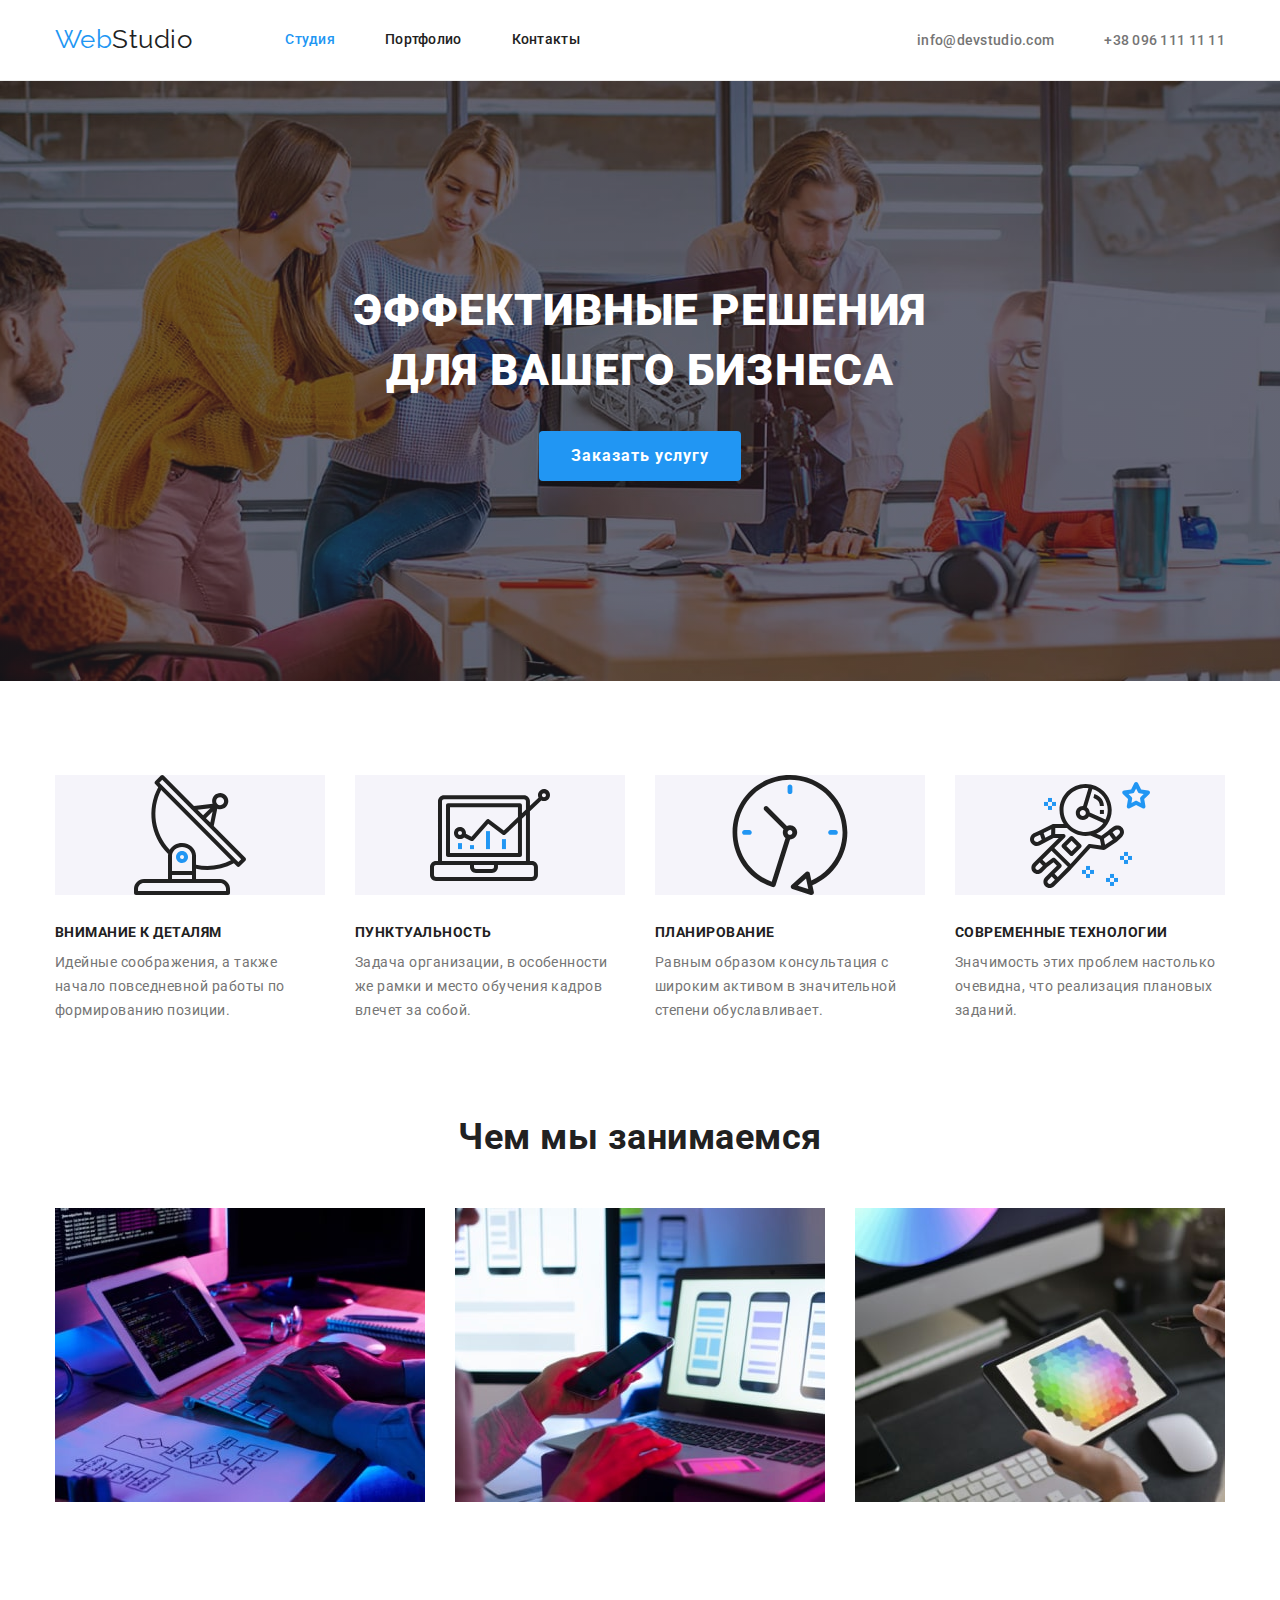
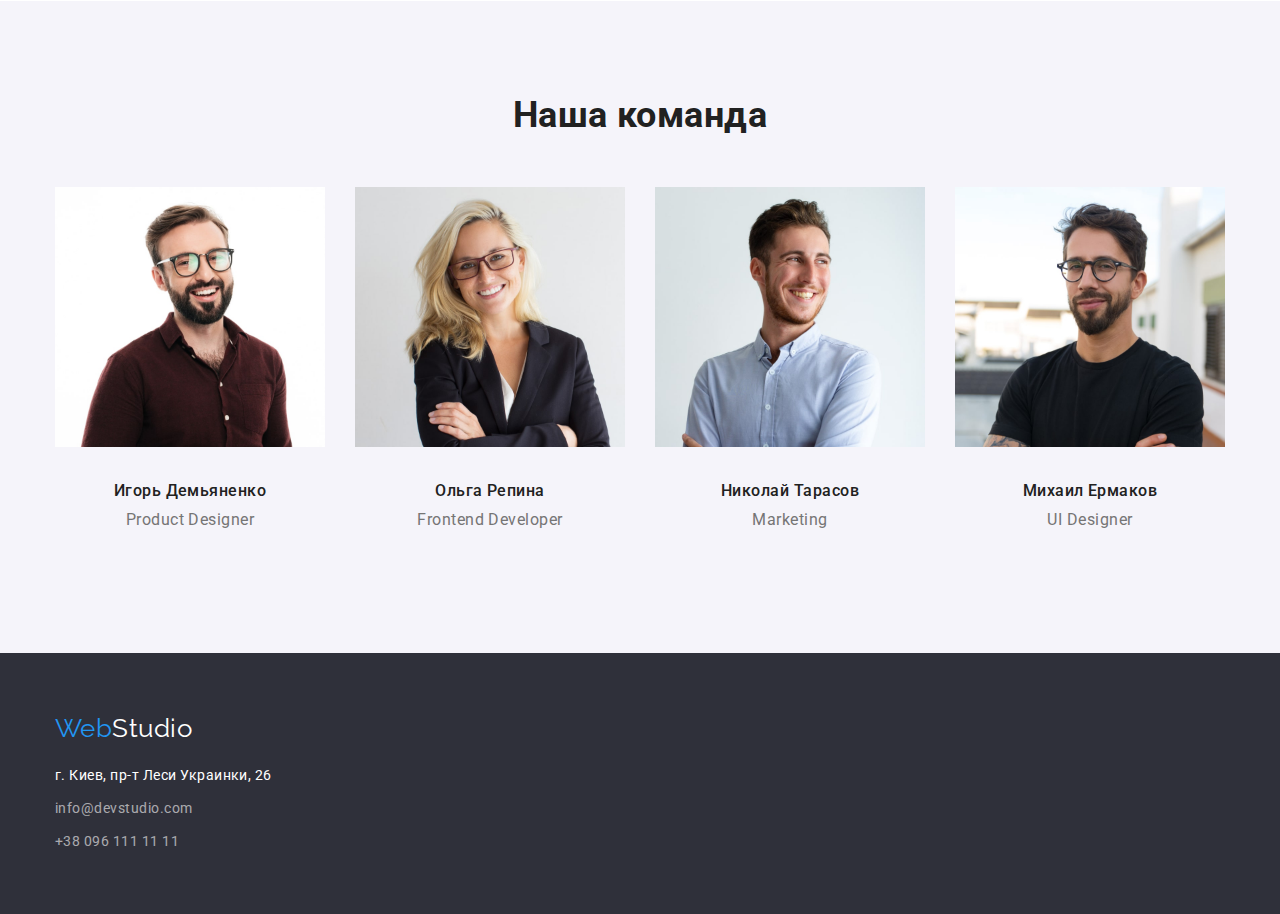
==== index.html @ 9c92eb02 "first comit4" ====
<!DOCTYPE html>
<html lang="en">
  <head>
    <meta charset="UTF-8" />
    <meta http-equiv="X-UA-Compatible" content="IE=edge" />
    <meta name="viewport" content="width=device-width, initial-scale=1.0" />
    <title>Студия</title>
    <link
      href="https://fonts.googleapis.com/css2?family=Raleway:wght@700&family=Roboto:wght@400;500;700;900&display=swap"
      rel="stylesheet"
    />
    <link
      rel="stylesheet"
      href="https://cdnjs.cloudflare.com/ajax/libs/modern-normalize/1.1.0/modern-normalize.min.css"
    />
    <link rel="stylesheet" href="./CSS/style.css" />
  </head>

  <body>
    <!--Heder-->
    <header class="header">
      <div class="container heder-page">
        <a href="./index.html" class="logo"
          >Web<span class="logo-studio">Studio</span></a
        >
        <nav>
          <ul class="site-nav list">
            <li class="item"><a href="#" class="link current">Студия</a></li>
            <li class="item"><a href="./portfolio.html" class="link">Портфолио</a></li>
            <li class="item"><a href="#" class="link">Контакты</a></li>
          </ul>
        </nav>
        <ul class="auth-nav list">
          <li class="item">
            <a href="mailto:info@devstudio.com" class="link"
              >info@devstudio.com</a
            >
          </li>
          <li class="item">
            <a href="tel:+380961111111" class="link">+38 096 111 11 11</a>
          </li>
        </ul>
      </div>
    </header>
    <!--Hero-->
    <main>
      <section class="hero container-hero">
        <h1 class="hero-title">Эффективные решения <br/> для вашего бизнеса</h1>
        <button type="button" class="button primary">Заказать услугу</button>
      </section>
      <!--benefits-->
      <section class="section">
        <div class="container">
          <ul class="benefits-list list">
            <li class="item">
              <h3 class="title">Внимание к деталям</h3>
              <p class="paragraph">
                Идейные соображения, а также начало повседневной работы по
                формированию позиции.
              </p>
            </li>
            <li class="item">
              <h3 class="title">Пунктуальность</h3>
              <p class="paragraph">
                Задача организации, в особенности же рамки и место обучения
                кадров влечет за собой.
              </p>
            </li>
            <li class="item">
              <h3 class="title">Планирование</h3>
              <p class="paragraph">
                Равным образом консультация с широким активом в значительной
                степени обуславливает.
              </p>
            </li>
            <li class="item">
              <h3 class="title">Современные технологии</h3>
              <p class="paragraph">
                Значимость этих проблем настолько очевидна, что реализация
                плановых заданий.
              </p>
            </li>
          </ul>
        </div>
      </section>
           <!--Activity" -->
           <section class="section-activity">
            <div class="container">
          <h2 class="benefits-title">Чем мы занимаемся</h2>
          <ul class="list-img list">
            <li class="item">
              <img
                src="./images/box1-min.jpg"
                alt="фото планшет и клавиатура"
                width="370"
              />
            </li>
            <li class="item">
              <img
                src="./images/box2-min.jpg"
                alt="фото ноутбук и мобильный телефон"
                width="370"
              />
            </li>
            <li class="item">
              <img
                src="./images/box3-min.jpg"
                alt="фото рисунок на планшете"
                width="370"
              />
            </li>
          </ul>
        </div>
      </section>
      <!--Team-->
      <section class="section team">
        <div class="container">
          <h2 class="team-title">Наша команда</h2>
          <ul class="team-list list">
            <li class="item">
              <img
                src="./images/team1.jpg" class="foto"
                alt="фото Игорь Демьяненко"
                width="270" 
              />
              <div class="team-member">
              <h3 class="title">Игорь Демьяненко</h3>
              <p class="paragraph">Product Designer</p></div>
            </li>
            <li class="item">
              <img
                src="./images/team2.jpg" class="foto"
                alt="фото Ольга Репина"
                width="270" 
              />
              <div class="team-member">
              <h3 class="title">Ольга Репина</h3>
              <p class="paragraph">Frontend Developer</p></div>
            </li>
            <li class="item">
              <img
                src="./images/team3.jpg" class="foto"
                alt="фото Николай Тарасов"
                width="270"
              />
              <div class="team-member"><h3 class="title">Николай Тарасов</h3>
              <p class="paragraph">Marketing</p></div>
            </li>
            <li class="item">
              <img
                src="./images/team4.jpg" class="foto"
                alt="фото Михаил Ермаков"
                width="270"
              />
              <div class="team-member"><h3 class="title">Михаил Ермаков</h3>
              <p class="paragraph">UI Designer</p></div>
            </li>
          </ul>
        </div>
      </section>
    </main>
    <!--Footer-->
    <footer class="footer">
      <div class="container">
        <a href="./index.html" class="logo">Web<span class="logo-studiof">Studio</span></a>
        <address class="address">
          <span class="footer-address">г. Киев, пр-т Леси Украинки, 26</span>
          
          <ul class="contakts-list list">
            <li class="item"><a href="mailto:info@devstudio.com" class="contakts"
            >info@devstudio.com</a></li>
            <li class="item"><a href="tel:+380961111111" class="contakts">+38 096 111 11 11</a></li>
          </ul>
          
          
        </address>
      </div>
    </footer>
  </body>
</html>
---- CSS/style.css ----
:root {
  --primary-text-color: #212121;
  --paragraph-text-color: #757575;
  --accent-color: #2196f3;
  --footer-hero-color: #2f303a;
  --primary-bg-color: #fff;
  --second-bg-color: #f5f4fa;
  --text-footer-color: rgba(255, 255, 255, 0.6);
  --border--hed--color: #ececec;
  --border--portfilio-color: #EEEEEE;
}

h1,
h2,
h3,
p,
ul {
  margin-top: 0;
  margin-bottom: 0;
 
}

body {
  background-color: var(--primary-bg-color);
  color: var(--primary-text-color);
  font-family: roboto, sans-serif;
  letter-spacing: 0.03em;
}

.list {
  padding: 0;
  margin: 0;
  list-style: none;
}

.container {
  margin-left: auto;
  margin-right: auto;
  padding-left: 15px;
  padding-right: 15px;
  width: 1200px;}

/*------header-------*/
.header {
  border-bottom: 1px var(--border--hed--color) solid;
}
.heder-page {
  display: flex;
  align-items: center;

}

/*-------logo-------*/
.logo {
color: var(--accent-color);
font-family: raleway, sans-serif;
font-size: 26px;
line-height: 1.2;
text-decoration: none;

}

.logo-studio {
  color: var(--primary-text-color);
}
.logo-studiof {
  color: var(--primary-bg-color);
}

.logo .logo-studiof {
display: inline-block;
margin-bottom: 20px;
}

/*------nav------*/

.site-nav {
  display: flex;
  margin-left: 93px;
}

.site-nav .item + .item {
  margin-left: 50px;
}

.site-nav .link {
  display: block;
  padding-top: 32px;
  padding-bottom: 32px;

  color: var(--primary-text-color);
  font-weight: 500;
  font-size: 14px;
  line-height: 1.14;
  letter-spacing: 0.02em;
  text-decoration: none;
}
.auth-nav {
  display: flex;
  margin-left: auto;
}

.auth-nav .item + .item {
  margin-left: 50px;
}

.auth-nav .link {
  color: var(--paragraph-text-color);
  font-weight: 500;
  font-size: 14px;
  line-height: 1.14;
  letter-spacing: 0.02em;
  text-decoration: none;
}

.site-nav .link.current,
.site-nav .link:hover,
.site-nav .link:focus,
.auth-nav .link:hover,
.auth-nav .link:focus {
  color: #2196f3;
}

/*------hero------*/
.hero {
  padding-top: 200px;
  padding-bottom: 200px;
  letter-spacing: 0.06em;
  text-align: center;
}
.container-hero {
min-height: 600px;
max-width: 1600px;
margin-left: auto;
margin-right: auto;
background-repeat: no-repeat;
background-position: center;
background-image: linear-gradient( to right, rgba(47, 48, 58, 0.4), rgba(47, 48, 58, 0.4)), url(../images/hero.jpg);
background-color: var(--footer-hero-color);
}
.hero-title {
  margin-bottom: 30px;
  color: var(--primary-bg-color);
  font-weight: 900;
  font-size: 44px;
  line-height: 1.36;
  letter-spacing: 0,06em;
  text-transform: uppercase;
}

/*------benefits------*/

.section {
  padding-top: 94px;
  padding-bottom: 94px;
}

.benefits-list {
  display: flex;
}

.benefits-list .item {
 width: 270px; 
}

.benefits-list .item + .item {
margin-left: 30px;
}

.benefits-list .item::before {
content: "";
display: block;
width: 270px;
height: 120px;
background-size: contain;
background-repeat: no-repeat;
background-position: center;
background-color: var(--second-bg-color);
margin-bottom: 30px;

}

.benefits-list .item:nth-child(1)::before {
background-image: url(../images/antenna\ 1.svg);
}

.benefits-list .item:nth-child(2)::before {
background-image: url(../images/diagram\ 2.svg);
}

.benefits-list .item:nth-child(3)::before {
background-image: url(../images/clock\ 3.svg);
}

.benefits-list .item:nth-child(4)::before {
background-image: url(../images/astronaut\ 4.svg);
}



/*------Activity-------*/

.section-activity {
padding-bottom: 94px;
}

.list-img {
display: flex;
}

.list-img .item + .item {
margin-left: 30px;

} 

.benefits-title {
  margin-bottom: 50px;
  font-size: 36px;
  line-height: 1.16;
  text-align: center;
}

.benefits-list .title {
  margin-bottom: 10px;
  font-weight: 700;
  font-size: 14px;
  line-height: 1.14;
  text-transform: uppercase;
}

.benefits-list .paragraph {

  color: var(--paragraph-text-color);
  font-size: 14px;
  line-height: 1.71;
}

/*------team------*/
.team {
  background-color: var(--second-bg-color);
}

.team-title {
  margin-bottom: 50px;
  font-size: 36px;
  line-height: 1.16;
  text-align: center;
}

.team-list {
  display: flex;
  text-align: center;
}

.team-list .item + .item {
  width: 270px;
  margin-left: 30px;
}

.team-member {
padding-top: 30px;
padding-bottom: 30px;
}

.team-list .title {
  margin-bottom: 10px;
  font-weight: 500;
  font-size: 16px;
  line-height: 1.19;
}

.team-list .paragraph {
  color: var(--paragraph-text-color);
  font-size: 16px;
  line-height: 1.19;
}

/*------footer------*/

.footer {
  background-color: var(--footer-hero-color);
  padding-top: 60px;
  padding-bottom: 60px;
}

.address {
display: flex;
flex-direction: column;
}

.footer-address {
  margin-bottom: 9px;
  color: var(--primary-bg-color);
  font-style: normal;
  font-size: 14px;
  line-height: 1.71;
}

.contakts-list .item:not(:last-child)
{margin-bottom: 9px;
}

.footer .contakts {
  color: var(--text-footer-color);
  font-style: normal;
  font-size: 14px;
  line-height: 1.71;
  text-decoration: none;
}

.footer-address:hover,
.footer-address:focus,
.contakts:hover,
.contakts:focus {
  color: #2196f3;
}

/*------button------*/

.button {
  font-family: inherit;
  cursor: pointer;
  border-radius: 4px;
  text-align: center;
  border: 1px transparent;
}

.button.primary {
   min-width: 200px;
  min-height: 50px;
padding: 10px 32px;
  color: var(--primary-bg-color);
  background-color: var(--accent-color);
  font-weight: 700;
  font-size: 16px;
  line-height: 1.88;
  letter-spacing: 0.06em;
  
 
}
.button.secondary {
  padding: 6px 22px;
  min-height: 38px;
  background: var(--second-bg-color);
  color: var(--primary-text-color);
  font-weight: 500;
  font-size: 16px;
  line-height: 1.63;
  letter-spacing: 0.03em;
}

.button-list .item + .item {
margin-left: 8px;
}

.button-list {
  margin-left: auto;
  margin-right: auto;
  margin-bottom: 50px;
}

.button-menu {
display: flex;
width: 1200 px;
}

.secondary:hover,
.secondary:focus {
  background-color: var(--accent-color);
  color: var(--primary-bg-color);
}

/*-------portfolio------*/

.button-list {
display: flex;
justify-content: center;
}

.cases {
display: flex;
flex-wrap: wrap;
}


.cases .item {
width: 370px;
margin-right: 30px;
margin-bottom: 30px;
}


.cases .item:nth-child(3n) {
margin-right: 0;
}

.cases .item:nth-last-child(-n +3) {
margin-bottom: 0;
}

.cases .foto {
margin-bottom: 0;
}


.cases .title {
  margin-bottom: 4px;
  font-weight: 700;
  font-size: 18px;
  line-height: 2;
  letter-spacing: 0.06em;
}

.cases .paragraph {
  color: var(--paragraph-text-color);
  font-size: 16px;
  line-height: 1.88;
}

.cases-border {
 padding: 20px 24px;
  border-right: 1px solid var(--border--portfilio-color);
  border-bottom: 1px solid var(--border--portfilio-color);
  border-left: 1px solid var(--border--portfilio-color);

}
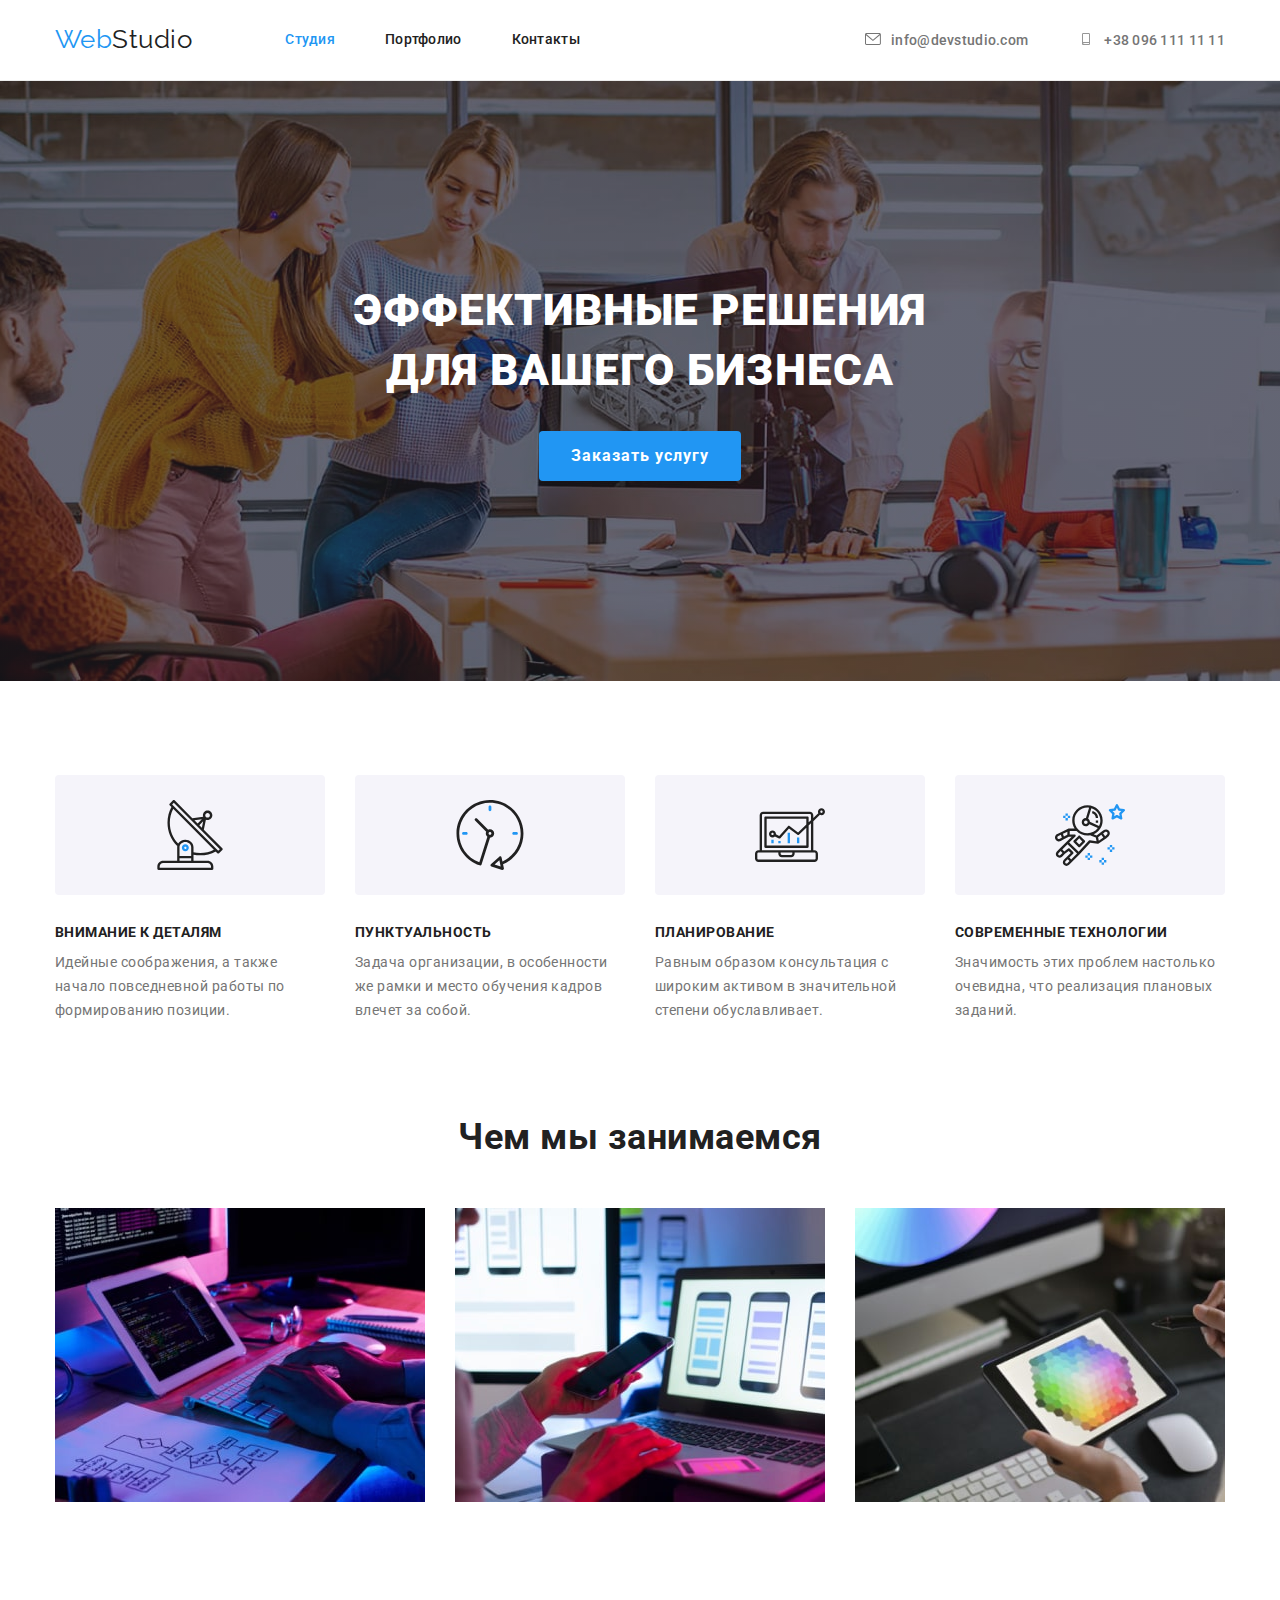
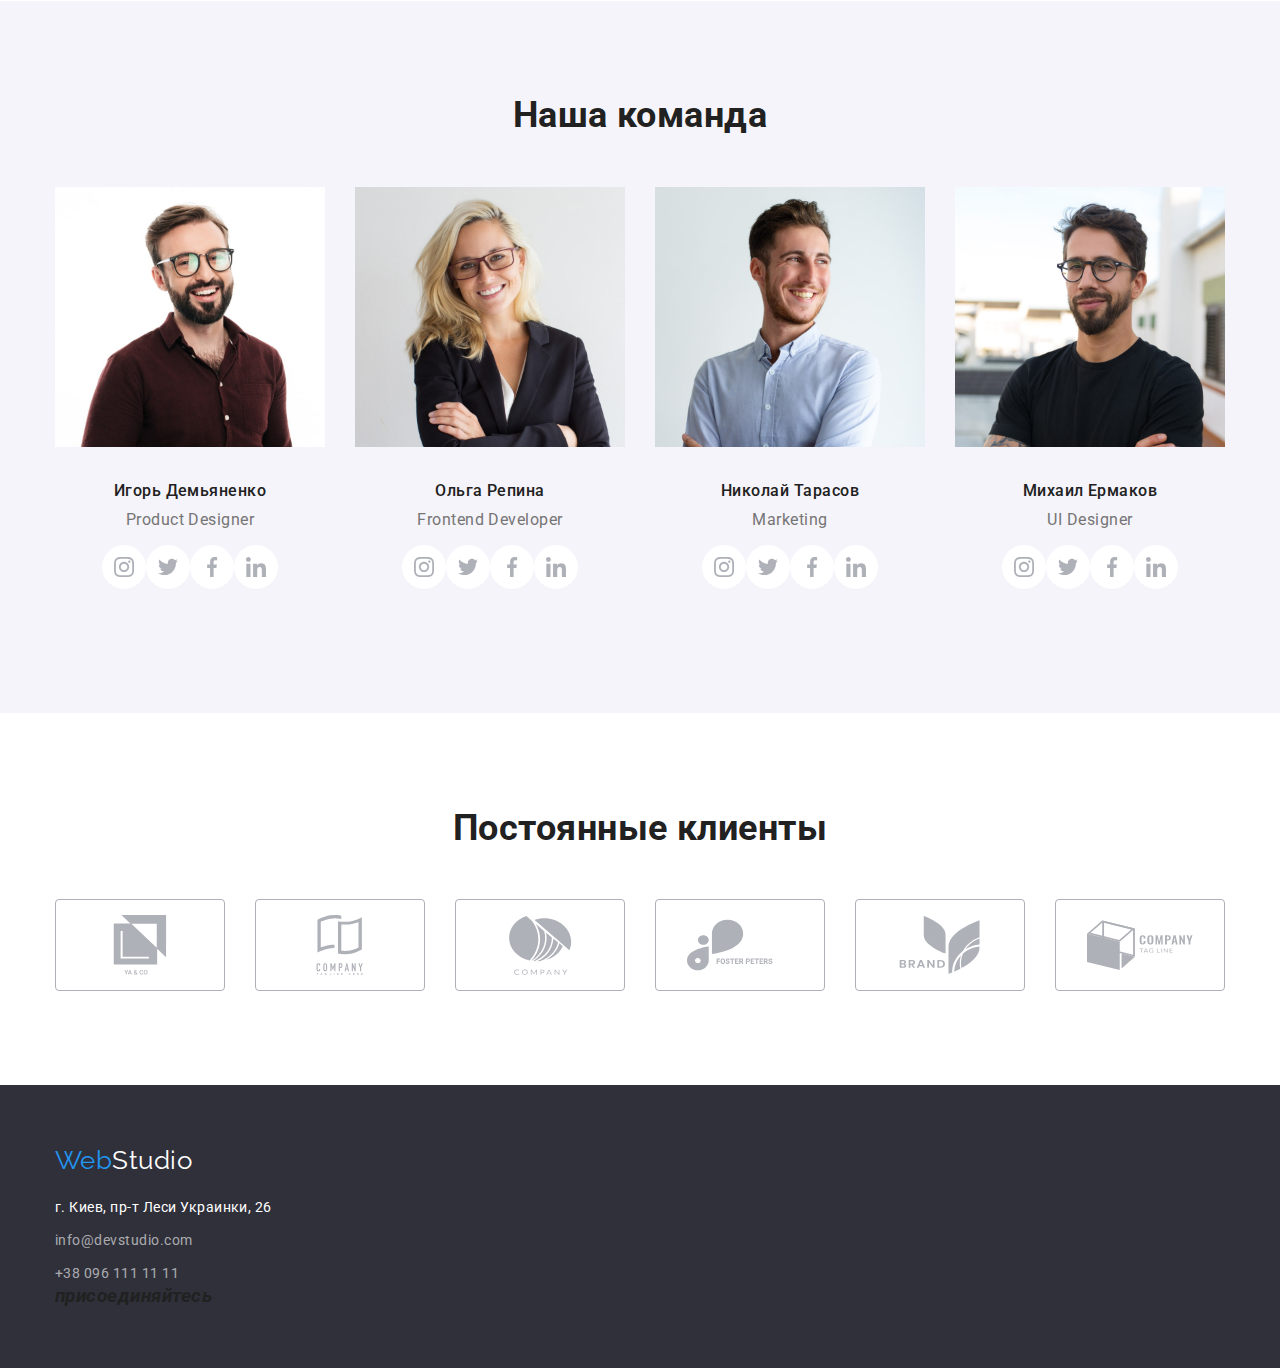
==== commit 37fe0c98: "урок 4 комит" ====
--- a/index.html
+++ b/index.html
@@ -33,11 +33,11 @@
         <ul class="auth-nav list">
           <li class="item">
             <a href="mailto:info@devstudio.com" class="link"
-              >info@devstudio.com</a
+              ><svg class="auth-icon" width="16" height="12"><use href="images/symbol-defs.svg#icon-mail"></use></svg>info@devstudio.com</a
             >
           </li>
           <li class="item">
-            <a href="tel:+380961111111" class="link">+38 096 111 11 11</a>
+            <a href="tel:+380961111111" class="link"><svg class="auth-icon" width="16" height="12"><use href="images/symbol-defs.svg#icon-smartphone"></use></svg>+38 096 111 11 11</a>
           </li>
         </ul>
       </div>
@@ -53,6 +53,7 @@
         <div class="container">
           <ul class="benefits-list list">
             <li class="item">
+              <div class="benefits-box"><svg class="benefits-icon" width="70" height="70"><use href="./images/symbol-defs.svg#icon-antenna-1"></use></svg></div>
               <h3 class="title">Внимание к деталям</h3>
               <p class="paragraph">
                 Идейные соображения, а также начало повседневной работы по
@@ -60,6 +61,7 @@
               </p>
             </li>
             <li class="item">
+              <div class="benefits-box"><svg class="benefits-icon" width="70" height="70"><use href="./images/symbol-defs.svg#icon-clock-1"></use></svg></div>
               <h3 class="title">Пунктуальность</h3>
               <p class="paragraph">
                 Задача организации, в особенности же рамки и место обучения
@@ -67,6 +69,7 @@
               </p>
             </li>
             <li class="item">
+              <div class="benefits-box"><svg class="benefits-icon" width="70" height="70"><use href="./images/symbol-defs.svg#icon-diagram-1"></use></svg></div>
               <h3 class="title">Планирование</h3>
               <p class="paragraph">
                 Равным образом консультация с широким активом в значительной
@@ -74,6 +77,7 @@
               </p>
             </li>
             <li class="item">
+              <div class="benefits-box"><svg class="benefits-icon" width="70" height="70"><use href="./images/symbol-defs.svg#icon-astronaut-1"></use></svg></div>
               <h3 class="title">Современные технологии</h3>
               <p class="paragraph">
                 Значимость этих проблем настолько очевидна, что реализация
@@ -125,7 +129,14 @@
               />
               <div class="team-member">
               <h3 class="title">Игорь Демьяненко</h3>
-              <p class="paragraph">Product Designer</p></div>
+              <p class="paragraph">Product Designer</p>
+              <ul class="list-network list">
+                <li class="network"><a href="#" class="network-titel"><svg class="social-icon" width="20" height="20"><use href="./images/symbol-defs.svg#icon-instagram-2-1"></use></svg></a></li>
+                <li class="network"><a href="#" class="network-titel"><svg class="social-icon" width="20" height="20"><use href="./images/symbol-defs.svg#icon-twitter-1-1"></use></svg></a></li>
+                <li class="network"><a href="#" class="network-titel"><svg class="social-icon" width="20" height="20"><use href="./images/symbol-defs.svg#icon-facebook-1-1"></use></svg></a></li>
+                <li class="network"><a href="#" class="network-titel"><svg class="social-icon"  width="20" height="20"><use href="./images/symbol-defs.svg#icon-linkedin-1-1"></use></svg></a></li>
+              </ul>
+            </div>
             </li>
             <li class="item">
               <img
@@ -135,7 +146,14 @@
               />
               <div class="team-member">
               <h3 class="title">Ольга Репина</h3>
-              <p class="paragraph">Frontend Developer</p></div>
+              <p class="paragraph">Frontend Developer</p>
+               <ul class="list-network list">
+                <li class="network"><a href="#" class="network-titel"><svg class="social-icon" width="20" height="20"><use href="./images/symbol-defs.svg#icon-instagram-2-1"></use></svg></a></li>
+                <li class="network"><a href="#" class="network-titel"><svg class="social-icon" width="20" height="20"><use href="./images/symbol-defs.svg#icon-twitter-1-1"></use></svg></a></li>
+                <li class="network"><a href="#" class="network-titel"><svg class="social-icon" width="20" height="20"><use href="./images/symbol-defs.svg#icon-facebook-1-1"></use></svg></a></li>
+                <li class="network"><a href="#" class="network-titel"><svg class="social-icon"  width="20" height="20"><use href="./images/symbol-defs.svg#icon-linkedin-1-1"></use></svg></a></li>
+              </ul>
+            </div>
             </li>
             <li class="item">
               <img
@@ -144,7 +162,14 @@
                 width="270"
               />
               <div class="team-member"><h3 class="title">Николай Тарасов</h3>
-              <p class="paragraph">Marketing</p></div>
+              <p class="paragraph">Marketing</p>
+                <ul class="list-network list">
+                <li class="network"><a href="#" class="network-titel"><svg class="social-icon" width="20" height="20"><use href="./images/symbol-defs.svg#icon-instagram-2-1"></use></svg></a></li>
+                <li class="network"><a href="#" class="network-titel"><svg class="social-icon" width="20" height="20"><use href="./images/symbol-defs.svg#icon-twitter-1-1"></use></svg></a></li>
+                <li class="network"><a href="#" class="network-titel"><svg class="social-icon" width="20" height="20"><use href="./images/symbol-defs.svg#icon-facebook-1-1"></use></svg></a></li>
+                <li class="network"><a href="#" class="network-titel"><svg class="social-icon"  width="20" height="20"><use href="./images/symbol-defs.svg#icon-linkedin-1-1"></use></svg></a></li>
+              </ul>
+            </div>
             </li>
             <li class="item">
               <img
@@ -153,11 +178,32 @@
                 width="270"
               />
               <div class="team-member"><h3 class="title">Михаил Ермаков</h3>
-              <p class="paragraph">UI Designer</p></div>
+              <p class="paragraph">UI Designer</p>
+                <ul class="list-network list">
+                <li class="network"><a href="#" class="network-titel"><svg class="social-icon" width="20" height="20"><use href="./images/symbol-defs.svg#icon-instagram-2-1"></use></svg></a></li>
+                <li class="network"><a href="#" class="network-titel"><svg class="social-icon" width="20" height="20"><use href="./images/symbol-defs.svg#icon-twitter-1-1"></use></svg></a></li>
+                <li class="network"><a href="#" class="network-titel"><svg class="social-icon" width="20" height="20"><use href="./images/symbol-defs.svg#icon-facebook-1-1"></use></svg></a></li>
+                <li class="network"><a href="#" class="network-titel"><svg class="social-icon"  width="20" height="20"><use href="./images/symbol-defs.svg#icon-linkedin-1-1"></use></svg></a></li>
+              </ul>
+            </div>
             </li>
           </ul>
         </div>
       </section>
+<!--partners-->  
+<section class="section">
+<div class="container">
+<h2 class="partners-title">Постоянные клиенты</h2>
+<ul class="partners-list list">
+  <li class="partners"><a href="#" class="partners-link"><svg class="partners-icon" width="106" height="60"><use href="./images/symbol-defs.svg#icon-Company1"></use></svg></a></li>
+  <li class="partners"><a href="#" class="partners-link"><svg class="partners-icon" width="106" height="60"><use href="./images/symbol-defs.svg#icon-Company2"></use></svg></a></li>
+  <li class="partners"><a href="#" class="partners-link"><svg class="partners-icon" width="106" height="60"><use href="./images/symbol-defs.svg#icon-Company3"></use></svg></a></li>
+  <li class="partners"><a href="#" class="partners-link"><svg class="partners-icon" width="106" height="60"><use href="./images/symbol-defs.svg#icon-Company4"></use></svg></a></li>
+  <li class="partners"><a href="#" class="partners-link"><svg class="partners-icon" width="106" height="60"><use href="./images/symbol-defs.svg#icon-Company5"></use></svg></a></li>
+  <li class="partners"><a href="#" class="partners-link"><svg class="partners-icon" width="106" height="60"><use href="./images/symbol-defs.svg#icon-Company6"></use></svg></a></li>
+</ul>
+</div>
+</section>
     </main>
     <!--Footer-->
     <footer class="footer">
@@ -171,7 +217,7 @@
             >info@devstudio.com</a></li>
             <li class="item"><a href="tel:+380961111111" class="contakts">+38 096 111 11 11</a></li>
           </ul>
-          
+          <h3>присоединяйтесь</h3>
           
         </address>
       </div>
--- a/CSS/style.css
+++ b/CSS/style.css
@@ -8,6 +8,7 @@
   --text-footer-color: rgba(255, 255, 255, 0.6);
   --border--hed--color: #ececec;
   --border--portfilio-color: #EEEEEE;
+  --icon-color--: #AFB1B8;
 }
 
 h1,
@@ -120,6 +121,14 @@
 .auth-nav .link:focus {
   color: #2196f3;
 }
+
+.auth-icon {
+margin-right: 10px;
+fill: currentColor;
+}
+
+
+
 
 /*------hero------*/
 .hero {
@@ -167,36 +176,22 @@
 margin-left: 30px;
 }
 
-.benefits-list .item::before {
-content: "";
-display: block;
+.benefits-box {
 width: 270px;
 height: 120px;
-background-size: contain;
-background-repeat: no-repeat;
-background-position: center;
+display: flex;
+align-self: center;
+justify-content: center;
 background-color: var(--second-bg-color);
 margin-bottom: 30px;
-
-}
-
-.benefits-list .item:nth-child(1)::before {
-background-image: url(../images/antenna\ 1.svg);
-}
-
-.benefits-list .item:nth-child(2)::before {
-background-image: url(../images/diagram\ 2.svg);
-}
-
-.benefits-list .item:nth-child(3)::before {
-background-image: url(../images/clock\ 3.svg);
-}
-
-.benefits-list .item:nth-child(4)::before {
-background-image: url(../images/astronaut\ 4.svg);
-}
-
-
+border-radius: 4px;
+}
+
+.benefits-icon {
+display: flex;
+align-self: center;
+justify-content: center;
+}
 
 /*------Activity-------*/
 
@@ -252,7 +247,7 @@
   text-align: center;
 }
 
-.team-list .item + .item {
+.team-list .item:nth-child(n+2) {
   width: 270px;
   margin-left: 30px;
 }
@@ -273,6 +268,103 @@
   color: var(--paragraph-text-color);
   font-size: 16px;
   line-height: 1.19;
+  margin-bottom: 16px;
+}
+
+.list-network {
+display: flex;
+align-self: center;
+justify-content: center;
+}
+
+
+.network-titel {
+width: 100%;
+height: 100%;
+display: flex;
+align-self: center;
+justify-content: center;
+background-color: var(--primary-bg-color);
+color: var(--icon-color--);
+border-radius: 50%;
+}
+
+.network-titel:hover,
+.network-titel:focus {
+background-color: var(--accent-color);
+color: var(--primary-bg-color);
+}
+
+.social-icon {
+display: flex;
+align-self: center;
+justify-content: center;
+fill: currentColor;
+}
+
+.network {
+width: 44px;
+height: 44px;
+}
+
+
+
+
+/*--------partners--------*/
+.partners-title {
+margin-bottom: 50px;
+font-size: 36px;
+line-height: 1.17;
+text-align: center;
+}
+
+.partners-list {
+  margin: 0;
+  padding: 0;
+  display: flex;
+  align-items: center;
+  justify-content: center;
+}
+
+.partners-link {
+  display: flex;
+  align-self: center;
+  justify-content: center;
+  align-items: center;
+  color: var(--icon-color--);
+  width: 100%;
+  height: 100%;
+}
+
+.partners-link:hover,
+.partners-link:focus {
+  color: var(--accent-color);
+}
+
+.partners {
+  width: 170px;
+  height: 92px;
+  padding: 0;
+  margin: 0;
+  border: 1px solid var(--icon-color--);
+  border-radius: 4px;
+  align-self: center;
+  justify-content: center;
+}
+
+.partners-icon {
+  fill: currentColor;
+  align-items: center;
+  justify-content: center;
+}
+
+.partners:not(:first-child) {
+  margin-left: 30px;
+}
+
+.partners:hover,
+.partners:focus {
+  border: 1px solid var(--accent-color);
 }
 
 /*------footer------*/
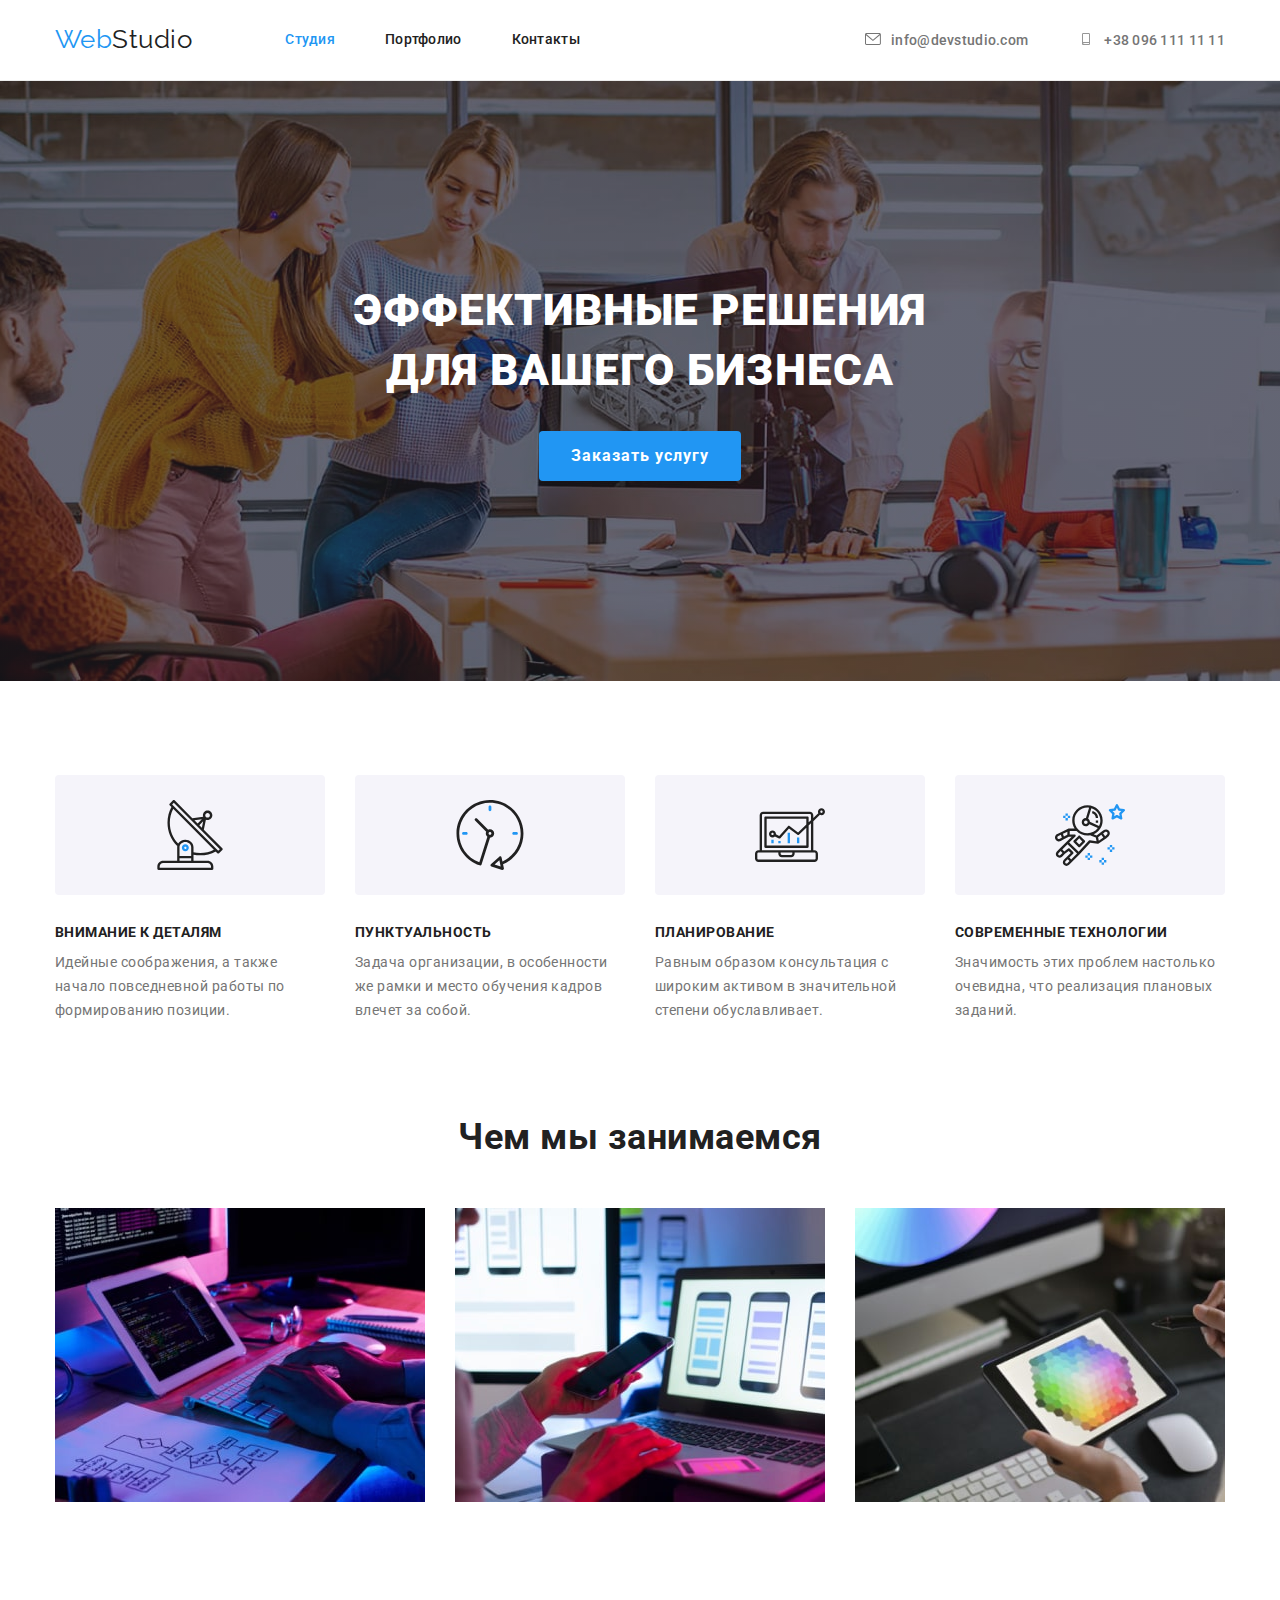
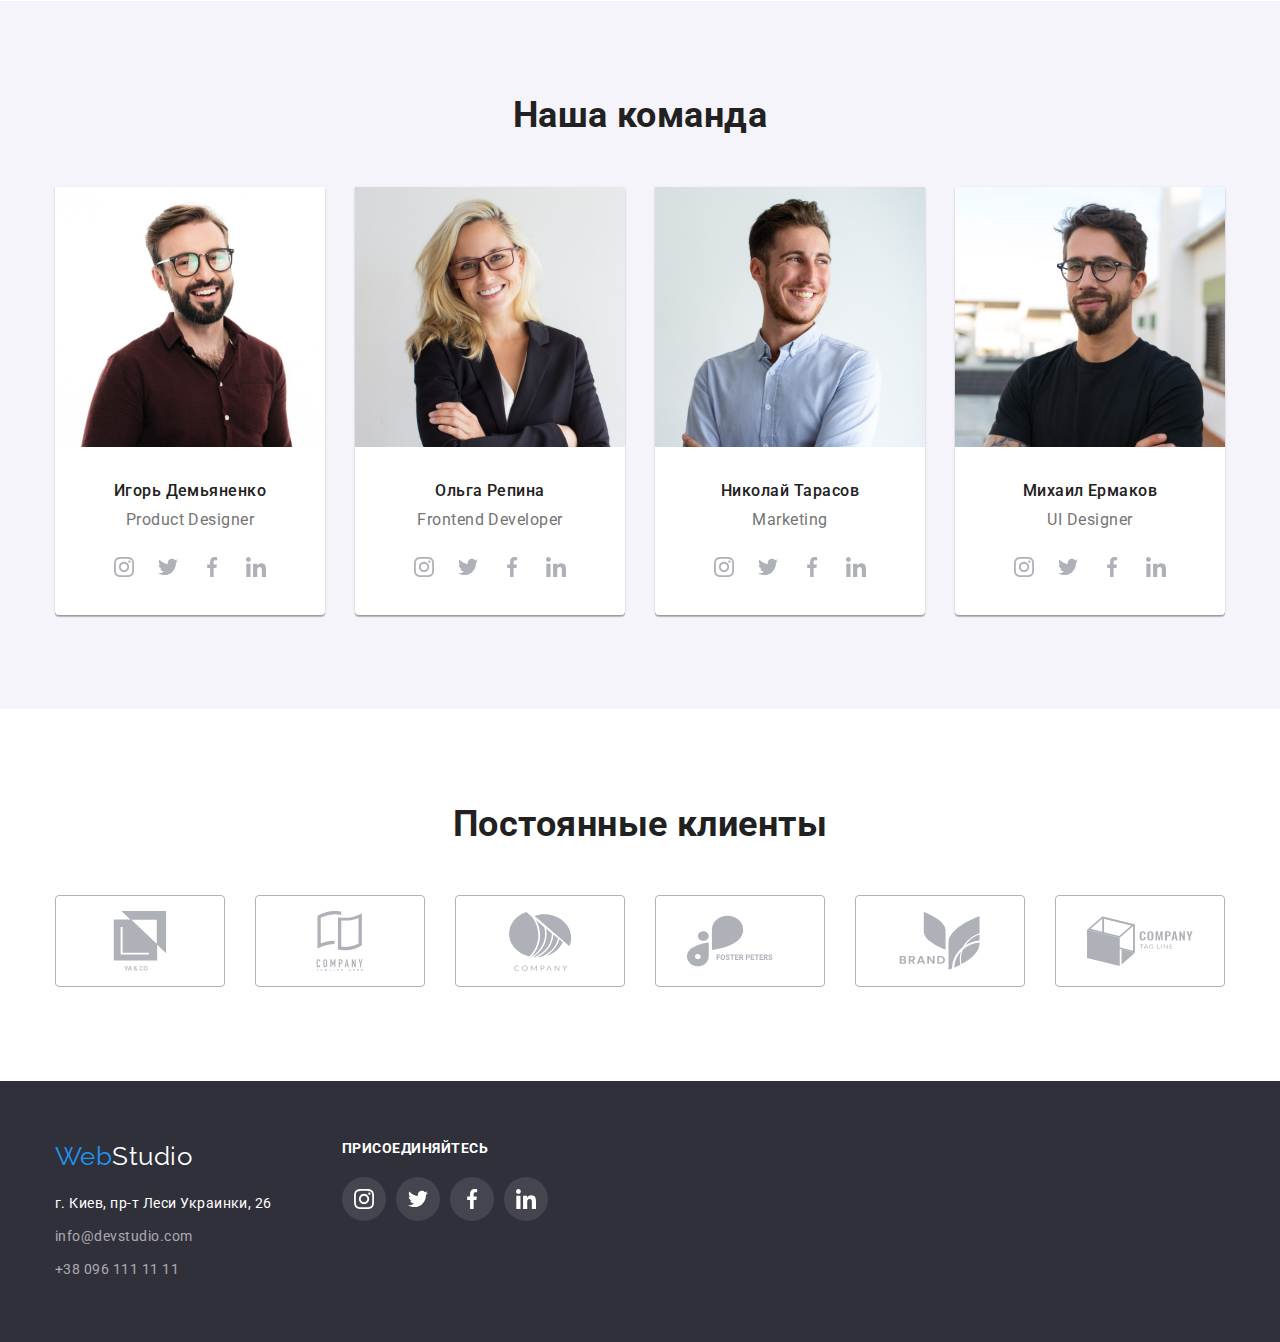
==== commit 42fb2469: "4 ДЗ" ====
--- a/index.html
+++ b/index.html
@@ -207,18 +207,22 @@
     </main>
     <!--Footer-->
     <footer class="footer">
-      <div class="container">
-        <a href="./index.html" class="logo">Web<span class="logo-studiof">Studio</span></a>
+      <div class="container-footer">
+        <div> <a href="./index.html" class="logo">Web<span class="logo-studiof">Studio</span></a>
         <address class="address">
           <span class="footer-address">г. Киев, пр-т Леси Украинки, 26</span>
-          
-          <ul class="contakts-list list">
+            <ul class="contakts-list list">
             <li class="item"><a href="mailto:info@devstudio.com" class="contakts"
             >info@devstudio.com</a></li>
             <li class="item"><a href="tel:+380961111111" class="contakts">+38 096 111 11 11</a></li>
-          </ul>
-          <h3>присоединяйтесь</h3>
-          
+          </ul></div>
+          <div class="networkff"><h3 class="title">присоединяйтесь</h3>
+             <ul class="networkf-list list">
+                <li class="networkf"><a href="#" class="networkf-titel"><svg class="socialf-icon" width="20" height="20"><use href="./images/symbol-defs.svg#icon-instagram-2-1"></use></svg></a></li>
+                <li class="networkf"><a href="#" class="networkf-titel"><svg class="socialf-icon" width="20" height="20"><use href="./images/symbol-defs.svg#icon-twitter-1-1"></use></svg></a></li>
+                <li class="networkf"><a href="#" class="networkf-titel"><svg class="socialf-icon" width="20" height="20"><use href="./images/symbol-defs.svg#icon-facebook-1-1"></use></svg></a></li>
+                <li class="networkf"><a href="#" class="networkf-titel"><svg class="socialf-icon"  width="20" height="20"><use href="./images/symbol-defs.svg#icon-linkedin-1-1"></use></svg></a></li>
+              </ul></div>
         </address>
       </div>
     </footer>
--- a/CSS/style.css
+++ b/CSS/style.css
@@ -247,6 +247,16 @@
   text-align: center;
 }
 
+.team-list .item {
+width: 270px;
+height: 428px;
+background-color: var(--primary-bg-color);
+box-shadow: 0px 1px 3px rgba(0, 0, 0, 0.12), 0px 1px 1px rgba(0, 0, 0, 0.14), 0px 2px 1px rgba(0, 0, 0, 0.2);
+border-radius: 0px 0px 4px 4px;
+
+
+}
+
 .team-list .item:nth-child(n+2) {
   width: 270px;
   margin-left: 30px;
@@ -375,6 +385,14 @@
   padding-bottom: 60px;
 }
 
+.container-footer {
+display: flex;
+  margin-left: auto;
+  margin-right: auto;
+  padding-left: 15px;
+  padding-right: 15px;
+  width: 1200px;}
+
 .address {
 display: flex;
 flex-direction: column;
@@ -405,6 +423,52 @@
 .contakts:hover,
 .contakts:focus {
   color: #2196f3;
+}
+
+
+.networkff .title {
+margin-bottom: 20px;
+color: var(--primary-bg-color);
+font-size: 14px;
+line-height: 1.14;
+text-transform: uppercase;
+}
+
+.networkf-list {
+display: flex;
+align-self: center;
+justify-content: center;
+}
+
+.networkf-list .networkf:nth-child(n+2) {
+  margin-left: 10px;
+}
+
+.networkf-titel {
+display: flex;
+align-self: center;
+justify-content: center;
+width: 44px;
+height: 44px;
+border-radius: 50%;
+color: var(--primary-bg-color);
+background-color: rgba(255, 255, 255, 0.1);
+}
+
+.networkf-titel:hover,
+.networkf-titel:focus {
+background-color:var(--accent-color);
+cursor: auto;
+}
+
+.socialf-icon {
+display: flex;
+align-self: center;
+justify-content: center;
+fill: currentColor;
+}
+.networkff {
+margin-left: 70px;
 }
 
 /*------button------*/
@@ -460,6 +524,7 @@
 .secondary:focus {
   background-color: var(--accent-color);
   color: var(--primary-bg-color);
+  box-shadow: 0px 3px 1px rgba(0, 0, 0, 0.1), 0px 1px 2px rgba(0, 0, 0, 0.08), 0px 2px 2px rgba(0, 0, 0, 0.12);
 }
 
 /*-------portfolio------*/
@@ -473,7 +538,6 @@
 display: flex;
 flex-wrap: wrap;
 }
-
 
 .cases .item {
 width: 370px;
@@ -481,6 +545,10 @@
 margin-bottom: 30px;
 }
 
+.cases .item:hover,
+.cases .item:focus {
+box-shadow: 0px 1px 1px rgba(0, 0, 0, 0.12), 0px 4px 4px rgba(0, 0, 0, 0.06), 1px 4px 6px rgba(0, 0, 0, 0.16);
+}
 
 .cases .item:nth-child(3n) {
 margin-right: 0;
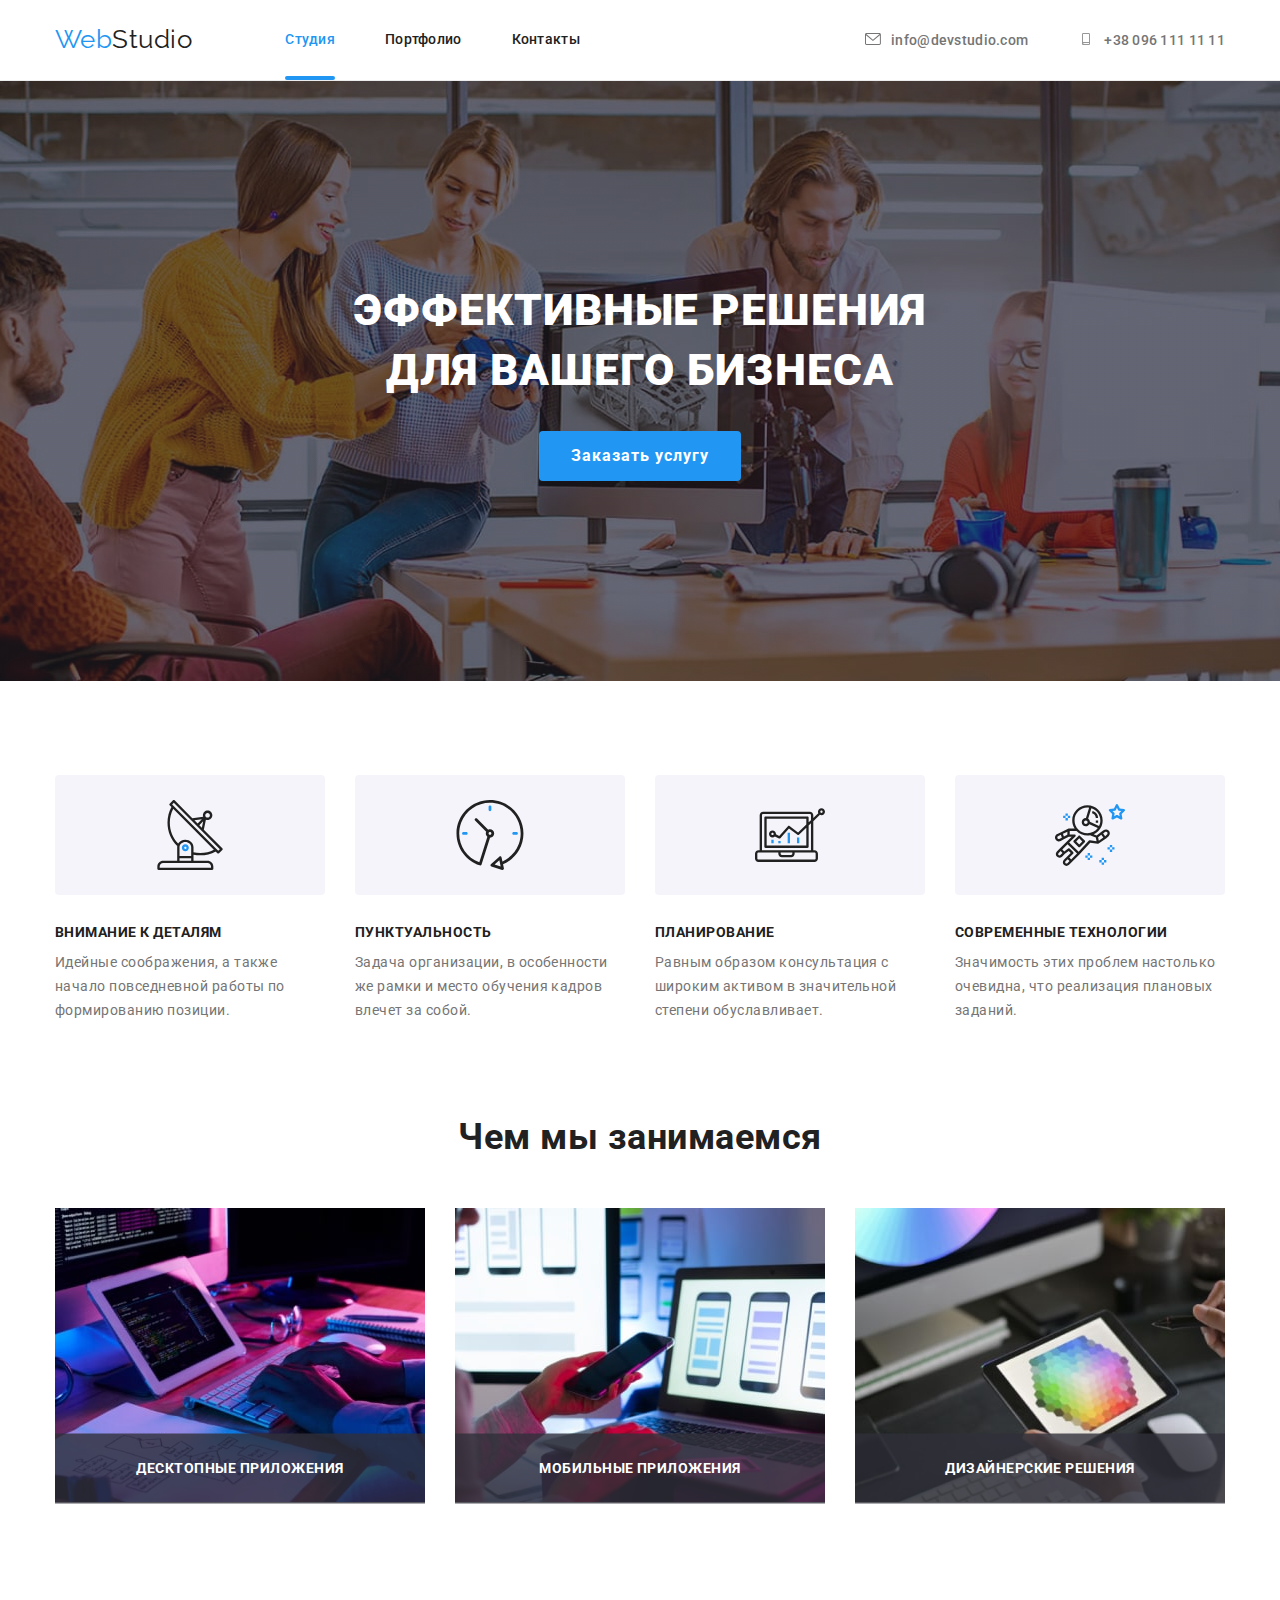
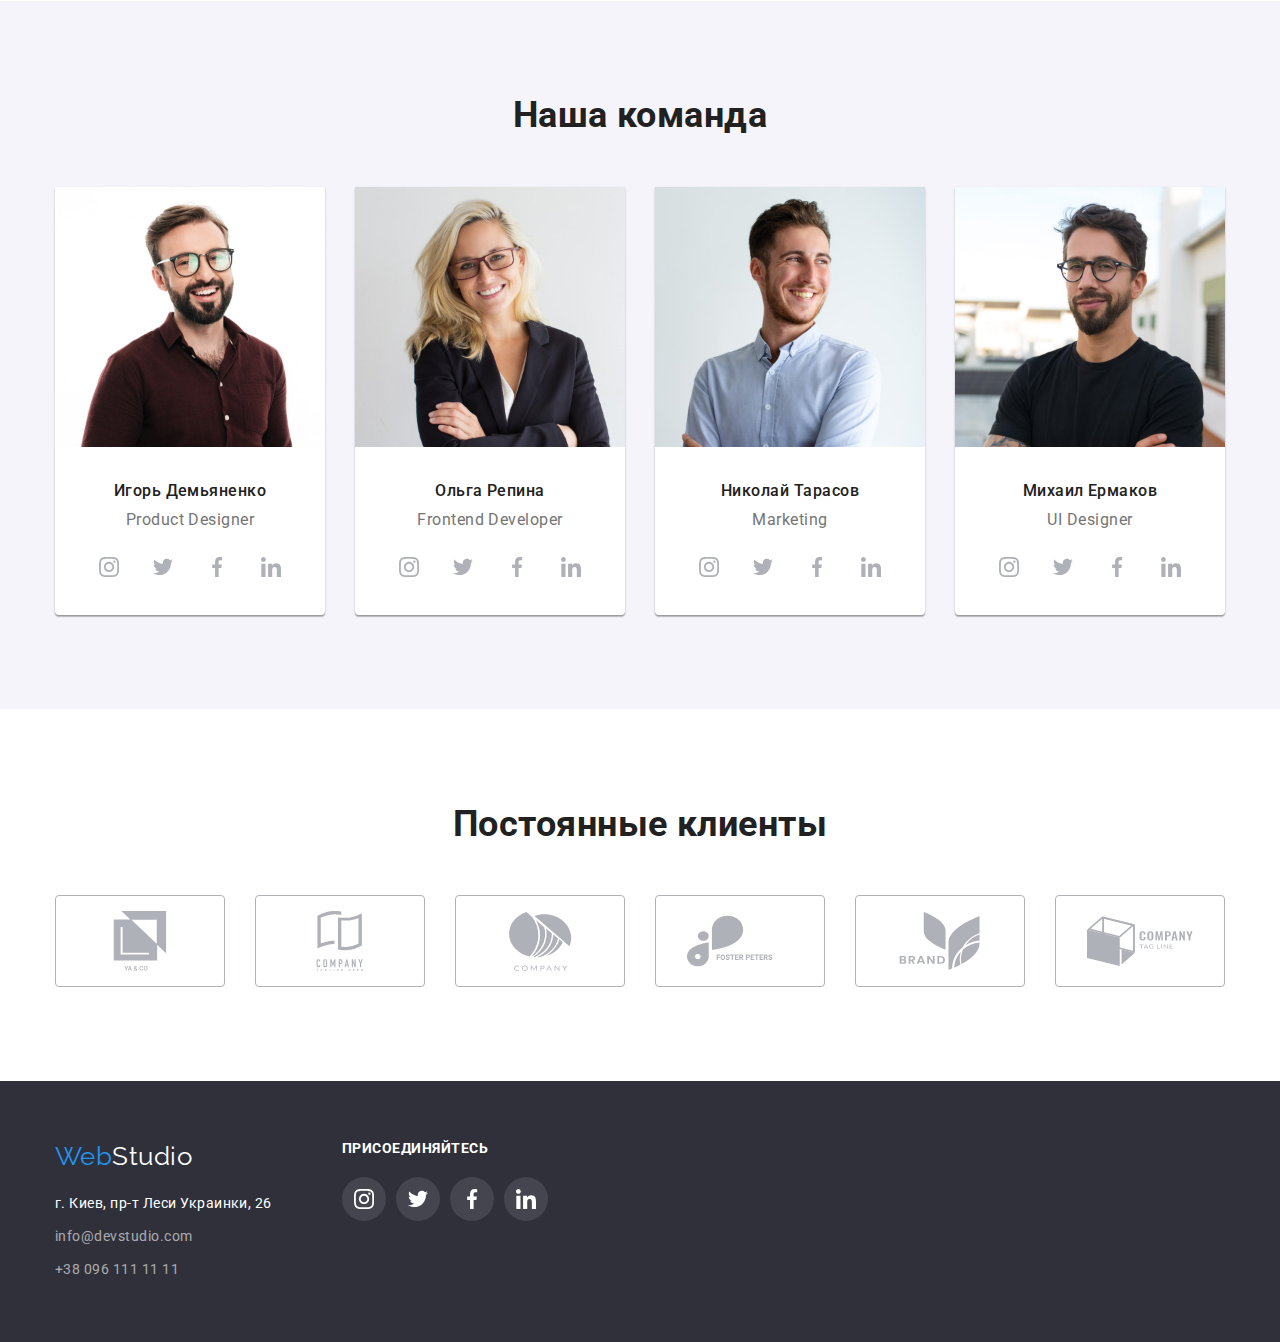
==== commit f03add32: "мод" ====
--- a/index.html
+++ b/index.html
@@ -46,7 +46,7 @@
     <main>
       <section class="hero container-hero">
         <h1 class="hero-title">Эффективные решения <br/> для вашего бизнеса</h1>
-        <button type="button" class="button primary">Заказать услугу</button>
+        <button type="button" class="button primary" data-modal-open>Заказать услугу</button>
       </section>
       <!--benefits-->
       <section class="section">
@@ -97,21 +97,21 @@
                 src="./images/box1-min.jpg"
                 alt="фото планшет и клавиатура"
                 width="370"
-              />
+              /><div class="item-text"><h3 class="text-img">Десктопные приложения</h3></div>
             </li>
             <li class="item">
               <img
                 src="./images/box2-min.jpg"
                 alt="фото ноутбук и мобильный телефон"
                 width="370"
-              />
+              /><div class="item-text"><h3 class="text-img">Мобильные приложения</h3></div>
             </li>
             <li class="item">
               <img
                 src="./images/box3-min.jpg"
                 alt="фото рисунок на планшете"
                 width="370"
-              />
+              /><div class="item-text"><h3 class="text-img">Дизайнерские решения</h3></div>
             </li>
           </ul>
         </div>
@@ -226,5 +226,8 @@
         </address>
       </div>
     </footer>
+<div class="bakdrop is-hidden" data-modal><div class="modal"><button class="modal-close" data-modal-close>	
+&#10006;</button></div></div>
+<script src="./js/modal.js"></script>
   </body>
 </html>
--- a/CSS/style.css
+++ b/CSS/style.css
@@ -127,6 +127,21 @@
 fill: currentColor;
 }
 
+.link {
+position: relative;
+}
+
+.current::after {
+content: '';
+position: absolute;
+bottom: 0%;
+display: block;
+width: 100%;
+height: 4px;
+background-color: var(--accent-color);
+border-radius: 2px;
+}
+
 
 
 
@@ -230,6 +245,29 @@
   line-height: 1.71;
 }
 
+.item-img {
+position: relative;
+}
+
+.item-text {
+position: absolute;
+width: 370px;
+height: 70px;
+padding-top: 27px;
+padding-bottom: 27px;
+background-color: rgba(47, 48, 58, 0.8);
+transform: translate(0%, -105%);
+}
+
+.text-img {
+color: var(--primary-bg-color);
+font-weight: 700;
+font-size: 14px;
+line-height: 1.14;
+text-align: center;
+text-transform: uppercase;
+}
+
 /*------team------*/
 .team {
   background-color: var(--second-bg-color);
@@ -285,6 +323,10 @@
 display: flex;
 align-self: center;
 justify-content: center;
+}
+
+.list-network .network:nth-child(n+2) {
+margin-left: 10px;
 }
 
 
@@ -562,6 +604,35 @@
 margin-bottom: 0;
 }
 
+.item-box {
+position: relative;
+width: 370px;
+height: 294px;
+overflow: hidden;
+}
+
+.item-overlay {
+position: absolute;
+width: 370px;
+height: 294px;
+padding-top: 63px;
+padding-left: 24px;
+padding-right: 24px;
+background-color: rgba(33, 150, 243, 0.9);
+opacity: 0;
+pointer-events: none;
+transition: transform  250ms cubic-bezier(0.4, 0, 0.2, 1), opacity 250ms cubic-bezier(0.4, 0, 0.2, 1);}
+
+.item-box:hover .item-overlay {
+transform: translate( 0%, -100%);
+opacity: 1;
+transition: transform  250ms cubic-bezier(0.4, 0, 0.2, 1), opacity 250ms cubic-bezier(0.4, 0, 0.2, 1);}
+
+.item-paragraph {
+font-size: 18px;
+line-height: 1,56;
+color: var(--primary-bg-color);
+}
 
 .cases .title {
   margin-bottom: 4px;
@@ -578,9 +649,60 @@
 }
 
 .cases-border {
- padding: 20px 24px;
+  padding: 20px 24px;
   border-right: 1px solid var(--border--portfilio-color);
   border-bottom: 1px solid var(--border--portfilio-color);
   border-left: 1px solid var(--border--portfilio-color);
-
-}
+ 
+}
+
+
+
+
+
+
+/*-------bakdrop------*/
+
+.bakdrop {
+position: fixed;
+top: 0;
+left: 0; 
+width: 100%;
+height: 100%;
+background-color: rgba(47, 48, 58, 0.5);
+opacity: 1;
+transition: opacity 250ms cubic-bezier(0.4, 0, 0.2, 1);
+}
+
+.bakdrop.is-hidden {
+  opacity: 0;
+  transition: opacity 250ms cubic-bezier(0.4, 0, 0.2, 1);
+  pointer-events: none;
+}
+
+.bakdrop.is-hidden .modal {
+visibility: hidden;
+transform: translate(-50%, -50%) scale(0.7);
+opacity: 0;
+transition: transform  200ms cubic-bezier(0.4, 0, 0.2, 1), opacity 250ms cubic-bezier(0.4, 0, 0.2, 1);}
+
+.modal {
+position: absolute;
+top: 50%;
+left: 50%;
+min-width: 528px;
+min-height: 581px;
+background-color: var(--primary-bg-color);
+transform: translate(-50%, -50%) scale(1);
+opacity: 1;
+transition: transform  250ms cubic-bezier(0.4, 0, 0.2, 1), opacity 250ms cubic-bezier(0.4, 0, 0.2, 1);}
+
+.modal-close {
+position: absolute;
+top: 8px;
+right: 8px;
+width: 30px;
+height: 30px;
+border-radius: 50%;
+border: 1px solid rgba(0, 0, 0, 0.1);
+background-color: var(--primary-bg-color);}
